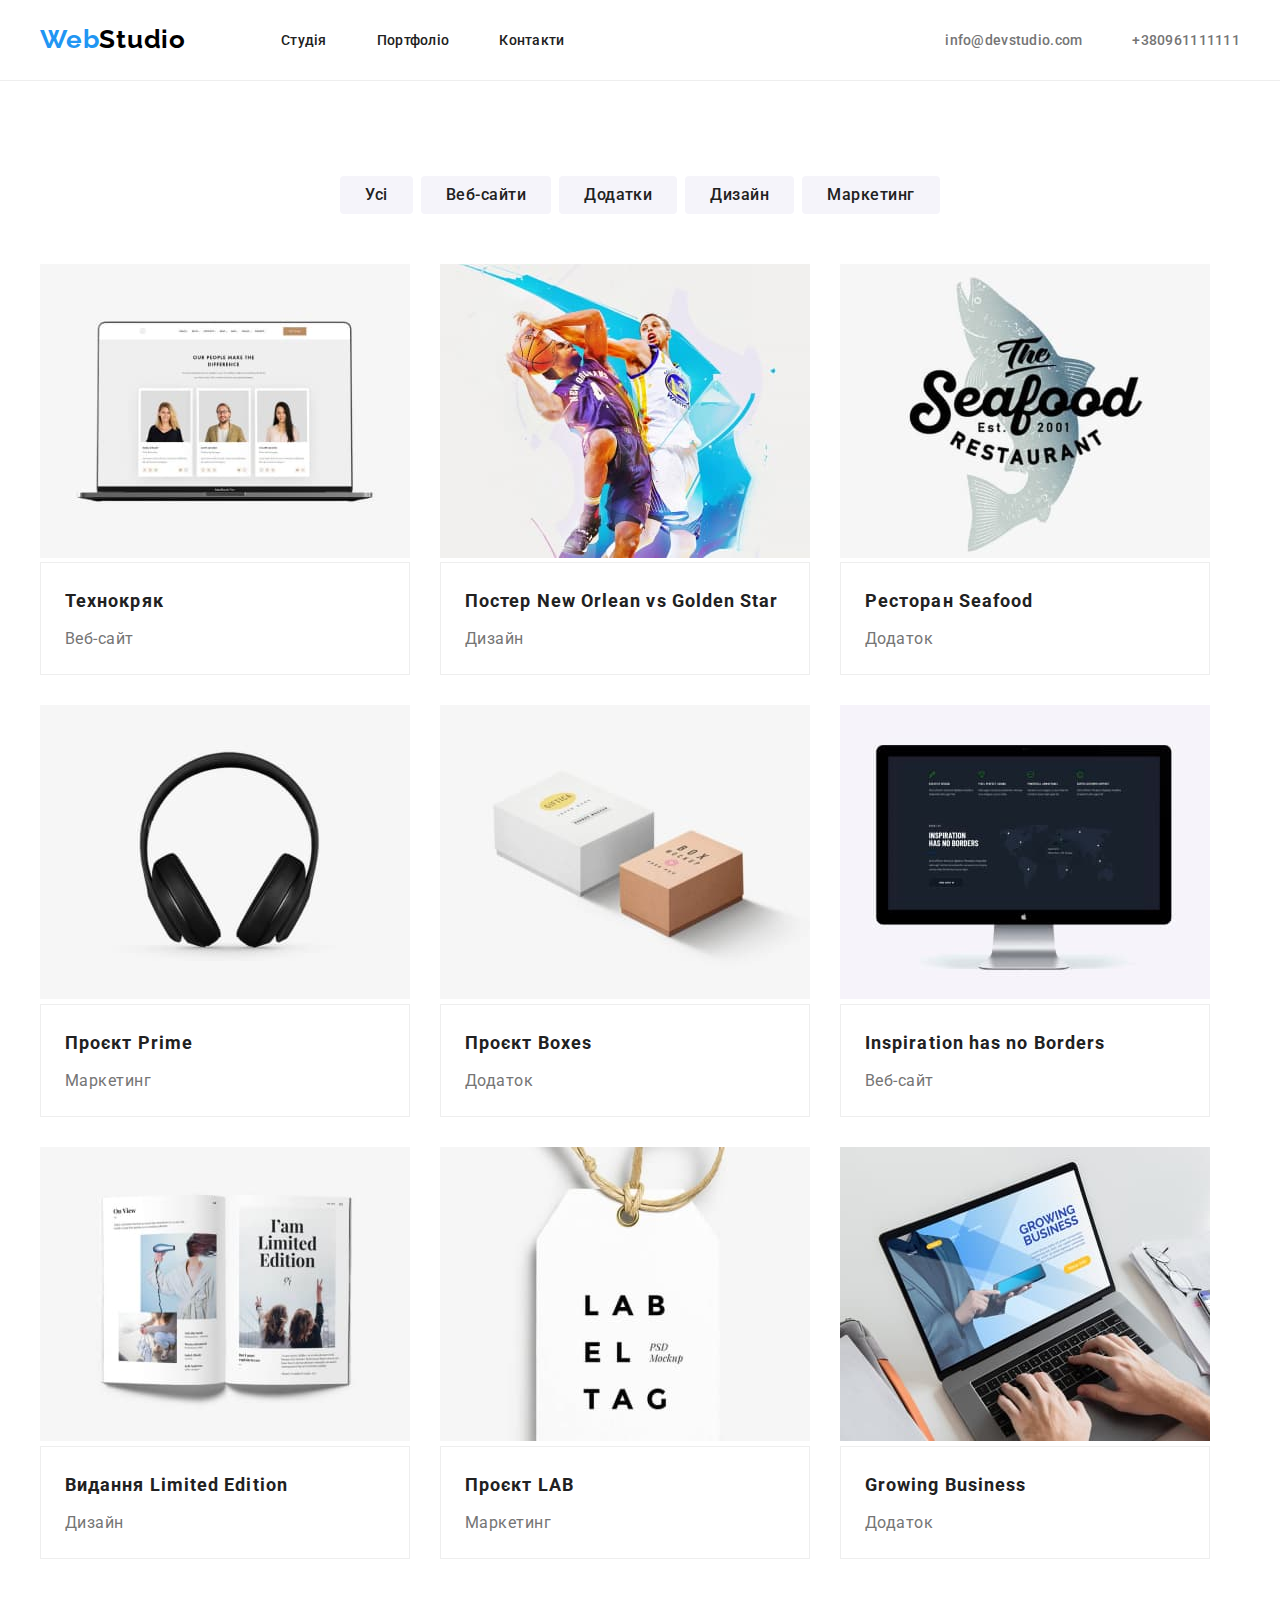
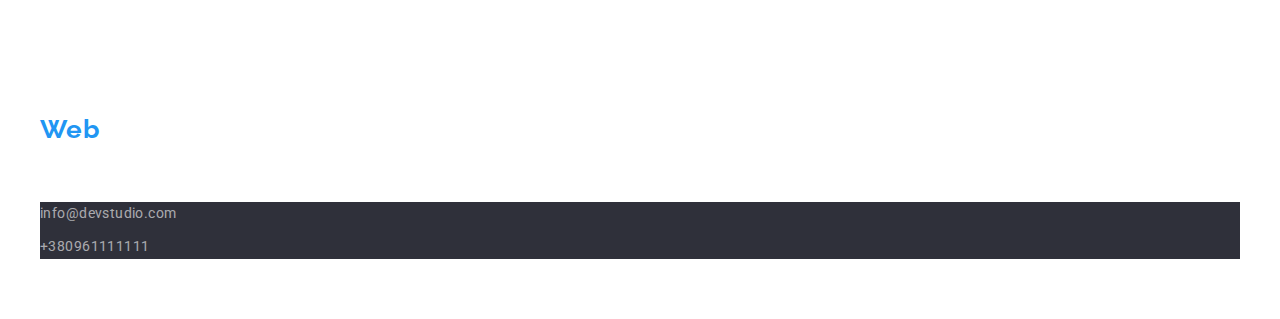
==== portfolio.html @ 34c8f79a "Добавляет картинки и иконки" ====
<!DOCTYPE html>
<html lang="uk">
<head>
    <meta charset="UTF-8">
    <meta http-equiv="X-UA-Compatible" content="IE=edge">
    <meta name="viewport" content="width=device-width, initial-scale=1.0">
    <link rel="preconnect" href="https://fonts.googleapis.com">
    <link rel="preconnect" href="https://fonts.gstatic.com" crossorigin>
    <link rel="stylesheet" href="https://cdnjs.cloudflare.com/ajax/libs/modern-normalize/1.1.0/modern-normalize.min.css">
    <link rel="stylesheet" href="./css/styles.css">
    <link href="https://fonts.googleapis.com/css2?family=Raleway:wght@700&family=Roboto:wght@400;500;700;900&display=swap"
        rel="stylesheet">
    <title>Web Studio</title>
</head>

<body>
    <header class="navigation">
        <div class="container">
        <nav class="main-nav">
            <a href="./index.html" class="hero-logo">
                <span class="logo">Web</span>Studio
            </a>
            <ul class="list-nav">
                <li class="item">
                    <a href="./index.html" class="link">Студія</a>
                </li>
                <li class="item">
                    <a href="./portfolio.html" class="link">Портфоліо</a>
                </li>
                <li class="item">
                    <a href="#" class="link">Контакти</a>
                </li>
            </ul>
            <ul class="contact-list">
                <li class="link"><a href="mailto:info@devstudio.com" class="header-contacts">info@devstudio.com</a></li>
                <li class="link"><a href="Tel:+380961111111" class="header-contacts">+380961111111</a></li>
            </ul>
        </nav>
        </div>
    </header>
    <main class="main-content">
        <section class="content">
            <div class="container">
            <ul class="button-list">
                <li class="buttom-item">
                    <button class="button" type="button">Усі</button>
                </li>
                <li class="buttom-item">
                    <button type="button" class="button">Веб-сайти</button>
                </li>
                <li class="buttom-item">
                    <button type="button" class="button">Додатки</button>
                </li>
                <li class="buttom-item">
                    <button type="button" class="button">Дизайн</button>
                </li>
                <li class="buttom-item">
                    <button type="button" class="button">Маркетинг</button>
                </li>
            </ul>                
            <ul class="project-list">
                <li class="project-vue">
                    <img class="img-project" src="./images/laptop-screen.jpg" alt="Фото співробітників на екрані ноутбуку" width="370">
                    <div class="project-description">
                    <h2 class="project-name">Технокряк</h2>
                    <p class="product-description">Веб-сайт</p>
                </li>
                <li class="project-vue">
                    <img class="img-project" src="./images/bascetbolists.jpg" alt="Баскетболісти" width="370">
                    <div class="project-description">
                    <h2 class="project-name">Постер New Orlean vs Golden Star</h2>
                    <p class="product-description">Дизайн</p></div>
                </li>
                <li class="project-vue">
                    <img class="img-project" src="./images/restauran-logo.jpg" alt="Логотип ресторану" width="370">
                    <div class="project-description">
                    <h2 class="project-name">Ресторан Seafood</h2>
                    <p class="product-description">Додаток</p></div>
                </li>
                <li class="project-vue">
                    <img class="img-project" src="./images/headphone.jpg" alt="Навушники" width="370">
                    <div class="project-description">
                    <h2 class="project-name">Проєкт Prime</h2>
                    <p class="product-description">Маркетинг</p></div>
                </li>
                <li class="project-vue">
                    <img class="img-project" src="./images/boxes.jpg" alt="Коробки" width="370">
                    <div class="project-description">
                    <h2 class="project-name">Проєкт Boxes</h2>
                    <p class="product-description">Додаток</p></div>
                </li>
                <li class="project-vue">
                    <img class="img-project" src="./images/monitor.jpg" alt="Монітор" width="370">
                    <div class="project-description">
                    <h2 class="project-name">Inspiration has no Borders</h2>
                    <p class="product-description">Веб-сайт</p></div>
                </li>
                <li class="project-vue">
                    <img class="img-project" src="./images/opened-book.jpg" alt="Фото відкритої книги" width="370">
                    <div class="project-description">
                    <h2 class="project-name">Видання Limited Edition</h2>
                    <p class="product-description">Дизайн</p></div>
                </li>
                <li class="project-vue">
                    <img class="img-project" src="./images/lable-photo.jpg" alt="Фото етикетки" width="370">
                    <div class="project-description">
                    <h2 class="project-name">Проєкт LAB</h2>
                    <p class="product-description">Маркетинг</p></div>
                </li>
                <li class="project-vue">
                    <img class="img-project" src="./images/typing-process.jpg" alt="Процесс роботи на клавіатурі" width="370">
                    <div class="project-description">
                    <h2 class="project-name">Growing Business</h2>
                    <p class="product-description">Додаток</p></div>
                </li>
            </ul>
            </div>
        </section>
    </main>
    <footer class="bottom">
        <div class="container">
        <a href="./index.html" class="footer-logo">
                <span class="logo">Web</span>Studio
            </a>
        <address class="address">м. Київ, пр-т Лесі Українки, 26</address>
        <ul class="botom-list">
            <li class="item">
                <a href="mailto:info@devstudio.com" class="footer-contacts">info@devstudio.com</a>
            </li>
            <li class="item">
                <a href="Tel:+380961111111" class="footer-contacts">+380961111111</a>
            </li>
        </ul>
    </div>
    </footer>
</body>

</html>
---- css/styles.css ----
*,
*::before,
*::after{
    box-sizing: inherit;
}
:root{
    --color-primary:#212121;
    --color-logo: #2196f3;
}

body{
    font-family: 'Roboto', sans-serif;
    color: var(--color-primary);
}
/*Утилиты*/
.list{
    margin: 0px;
    padding: 0px;
    list-style: none;
    display: flex;
}
.project-list{
    margin: 0px;
    padding: 0px;
    list-style: none;
    display: flex;
    flex-wrap: wrap;
}

.button-list{
    list-style: none;
    display: flex;
    justify-content: center;
    align-content: center;
    margin-bottom: 50px;

}
.buttom-item+.buttom-item{
    margin-left: 8px;
}
.project-vue{
    border: 1px #EEEEEE;
    margin-right: 30px;
    margin-bottom: 30px;
    background-color: #ffffff;
}
.project-vue:nth-child(3n){
    margin-right: 0px;
}
.project-vue:nth-last-child(-n+3){
    margin-bottom: 0px;
}
.container{
    display: block;
    margin-left: auto;
    margin-right: auto;
    width: 1200px;
    padding-right: 15px;
    padding-left: 15px;
}
*{
    margin: 0px;
    padding: 0px;
}
.navigation{   
    border-bottom: 1px solid #EEEEEE;
}
.main-nav{
    display: flex;
    align-items: center;
    justify-content: center;
}
.button {
    padding: 6px 25px;
    font-family: 'Roboto', sans-serif;
    color:var(--color-primary);
    background-color: #F5F4FA;
    border-width: 0px;
    border-radius: 4px;
    font-weight: 500;
    font-size: 16px;
    line-height: 1.6;
    text-align: center;
    letter-spacing: 0.03em;
}
.button:hover{
    color: #fff;
    background-color: var(--color-logo);
    box-shadow: 0px 3px 1px rgba(0, 0, 0, 0.1), 0px 1px 2px rgba(0, 0, 0, 0.08), 0px 2px 2px rgba(0, 0, 0, 0.12);
    cursor:pointer;
    letter-spacing: 0.03em;
}
.button:focus {
    color: #fff;
    background-color: var(--color-logo);
    box-shadow: 0px 3px 1px rgba(0, 0, 0, 0.1), 0px 1px 2px rgba(0, 0, 0, 0.08), 0px 2px 2px rgba(0, 0, 0, 0.12);
    cursor:pointer;
    letter-spacing: 0.03em;
}
.project-description{
    border: 1px solid #EEEEEE;
    padding: 20px 24px;
}
.content{
    margin: auto;
}
.direction-content{
    padding-bottom: 95px;
    background-color: #F5F5F5
}
.content .item+.item{
    margin-left: 30px;
}
.list-nav{
    list-style: none;
    display: flex;
    margin-left: 95px;
}
.list-nav .item:not(:last-child){
    display: block;
    margin-right: 50px;
}
.item .link{
    display: block;
    padding-top: 32px;
    padding-bottom: 32px;
}
.contact-list{
    list-style: none;
    display: flex;
    margin-left: auto;
    padding-left: 0px;
}
.contact-list .link + .link{
    margin-left: 50px;
}

.link{
    font-family: 'Roboto', sans-serif;
    text-decoration: none;
    color:var(--color-primary);;
    font-weight: 500;
    font-size: 14px;
    line-height: 1.15;
    letter-spacing: 0.02em;
}
.link-icon{
    display: center;
    align-content: center;
    justify-content: center;
    margin-right: 10px;
    fill:#757575
}
.link:hover{
    color: var(--color-logo)
}
.link:hover .link-icon{
    fill: var(--color-logo)
}
.link:focus{
    color: var(--color-logo)
}
.header-contacts{
    text-decoration: none;
    color: #757575;
    font-weight: 500;
    font-size: 14px;
    line-height: 1,15;
    letter-spacing: 0.02em;
}
.header-contacts:hover{
    color:var(--color-logo);
    letter-spacing: 0.02em;
}
.header-contacts:focus{
    color: var(--color-logo);
    letter-spacing: 0.02em;
}
.bottom{
    font-family: 'Roboto';
}
.page-bottom{
    background-color: #2F303A;
}
.footer-contacts{
    text-decoration: none;
    color: rgba(255, 255, 255, 0.6);
    font-size: 14px;
    line-height: 1.71;
    letter-spacing: 0.03em;
    letter-spacing: 0.03em;
}
.botom-list .item:last-child{
    margin-bottom: 0px;
} 
.botom-list .item{
    margin-bottom: 9px;
}
.footer-contacts:hover{
    text-decoration: none;
    color: var(--color-logo);
    font-size: 14px;
    line-height: 1.71;
    letter-spacing: 0.03em;
    letter-spacing: 0.03em;
}
.footer-contacts:focus{
    text-decoration: none;
    color: var(--color-logo);
    font-size: 14px;
    line-height: 1.71;
    letter-spacing: 0.03em;
}
.address{
    font-family: 'Roboto';
    color: #ffffff;
}
.bottom{
    display: flex;
    justify-content: center;
    align-content: center;
    padding-top: 60px;
    padding-bottom: 60px;
}
.footer-logo{
    display: block;
    margin-bottom: 20px;
    font-family: Raleway, sans-serif;
    text-decoration: none;
    color: #ffffff;
    font-weight: 700;
    font-size: 26px;
    line-height: 1.2;
    letter-spacing: 0.03em;
}
.logo{
    color: var(--color-logo)
}
.hero-logo{
    font-family: Raleway, sans-serif;
    text-decoration: none;
    color: #000000;
    font-weight: 700;
    font-size: 26px;
    line-height: 1.2;
    letter-spacing: 0.03em;
}
.project-name{
    margin-bottom: 5px;
    color:var(--color-primary);
    font-weight: 700;
    font-size: 18px;
    line-height: 2.0;
    letter-spacing: 0.06em;
}
.product-description{
    color: #757575;
    font-size: 16px;
    line-height: 1.9;
    letter-spacing: 0.03em;
}
.botom-list{
    list-style: none;
    background-color:  #2F303A;
}
.main-area{
    text-align: center;
    padding-top: 200px;
    padding-bottom: 200px;
    background: linear-gradient(to right, rgba(47, 48, 58, 0.4), rgba(47, 48, 58, 0.4)),
    url(../images/background-image.jpg) no-repeat center;
    background-color: #2F303A;
}
.hero-phrase{
    width: 700px;
    margin: auto;
    margin-bottom: 40px;
    color: #ffffff;
    font-weight: 900;
    font-size: 44px;
    line-height: 1.35;
    text-align: center;
    letter-spacing: 0.06em;
    text-transform: uppercase;
}
.studio-button{
    padding: 10px 35px;
    display: flex;
    margin: auto;
    justify-content: center;

    color: #fff;
    background-color: var(--color-logo);
    border: 0px;
    border-radius: 4px;
    font-weight: 700;
    font-size: 16px;
    line-height: 1.6;
}
.item-icons{
    margin-bottom: 30px;
    background-color: #F5F4FA;
}
.item-icons+ .item-icons{
    margin-left: 30px;
}
.content-list{
    margin: 0px;
    list-style: none;
    display: flex;
    justify-content: center;
}
.content-list .item{
    width: 270px;
}

.priority{
    margin-bottom: 10px;
    color: var(--color-primary);
    font-weight: 700;
    font-size: 14px;
    line-height: 1.15;
    letter-spacing: 0.03em;
    text-transform: uppercase;
}
.priority-description{
    color: #757575;
    font-weight: 400;
    font-size: 14px;
    line-height: 1.71;
    letter-spacing: 0.03em;
}
.direction{
    margin-bottom: 50px;
    font-weight: 700;
    font-size: 36px;
    line-height: 1.15;
    text-align: center;
    letter-spacing: 0.03em;
}
.direction-list{
    display: flex;
    list-style: none;
}
.direction-list .item{
    flex-basis: 370px;
}
.direction-content .item+.item{
    margin-left: 30px;
}
.section-name{
    font-weight: 700;
    font-size: 36px;
    line-height: 1.15;
    text-align: center;
    letter-spacing: 0.03em;
    margin-bottom: 50px;
}
.comand-list{
    display: flex;
    list-style: none;
}
.position-description{
    flex-wrap: wrap;
    width: 270px;
    padding-top: 30px;
    padding-bottom: 30px;
}
.comand-item{
    margin-right: 30px;
    background-color: #ffffff;
}
.comand-item:last-child{
    margin-right: 0px;
}
.comand-list .item+.item{
    margin-left: 30px;
}
.content{
    padding-top: 95px;
    padding-bottom: 95px;
}
.specialist-name{
    margin-bottom: 10px;
    font-weight: 500;
    font-size: 16px;
    line-height: 1.18;
    text-align: center;
    letter-spacing: 0.03em;
}
.specialist-position{
    color: #757575;
    line-height: 1.18;
    text-align: center;
    letter-spacing: 0.03em;
}
.specialists{
    padding-top: 95px;
    padding-bottom: 95px;
    background-color: #F5F4FA;
}
.soc-list{
    display: flex;
    justify-content: center;
    gap: 10px;
}
.footer-soc .soc-link{
    background-color: rgba(255, 255, 255, 0.1);
}
.soc-link+ .soc-link{
    margin-left: 10px;
}
.soc-link{
    width: 44px;
    height: 44px;
    display: flex;
    align-items: center;
    justify-content: center;
    border-radius: 50%;
}
.soc-link:hover{
    background-color: #2196F3;
}
.soc-item{
    width: 20px;
    height: 20px;
    fill: #AFB1B8;
}
.soc-link:hover .soc-item{
    fill: #ffffff;
}

.address{
    margin-bottom: 9px;
    font-style: inherit;
    font-size: 14px;
    line-height: 2.0;
    letter-spacing: 0.03em;
}
.clients{
    padding-top: 95px;
    padding-bottom: 95px;
}
.customers{
    font-weight: 700;
    font-size: 36px;
    line-height: 1.17;
    text-align: center;
    letter-spacing: 0.03em;
    margin-bottom: 50px;
}
.customers-logo{
    width: 170px;
    height: 90px;
    fill: #AFB1B8;
    border: 1px solid #AFB1B8;
    border-radius: 4px;
}

.customers-logo+.customers-logo{
    margin-left: 30px;
}
.customers-logo:hover{
    fill: #2196F3;
    border: 1px solid #2196F3
}
.customers-list{
    display: flex;
    align-items: center;
    justify-content: center;
}
.invitation-area{
    margin-right: auto;
    width: 205px;
    justify-content: center;
    align-content: center;
}
.footer-soc{
    display: flex;
    justify-content: center;
    align-content: center;
}
.footer-soc .soc-item{
    fill: #ffffff;
}
.invitation{
    padding-bottom: 20px;
    color: #ffffff;
    font-weight: 700;
    font-size: 14px;
    line-height: 1.14;
    letter-spacing: 0.03em;
    text-transform: uppercase;
}
.footer-address{
    width: 230px;
    margin-right: 70px;
}
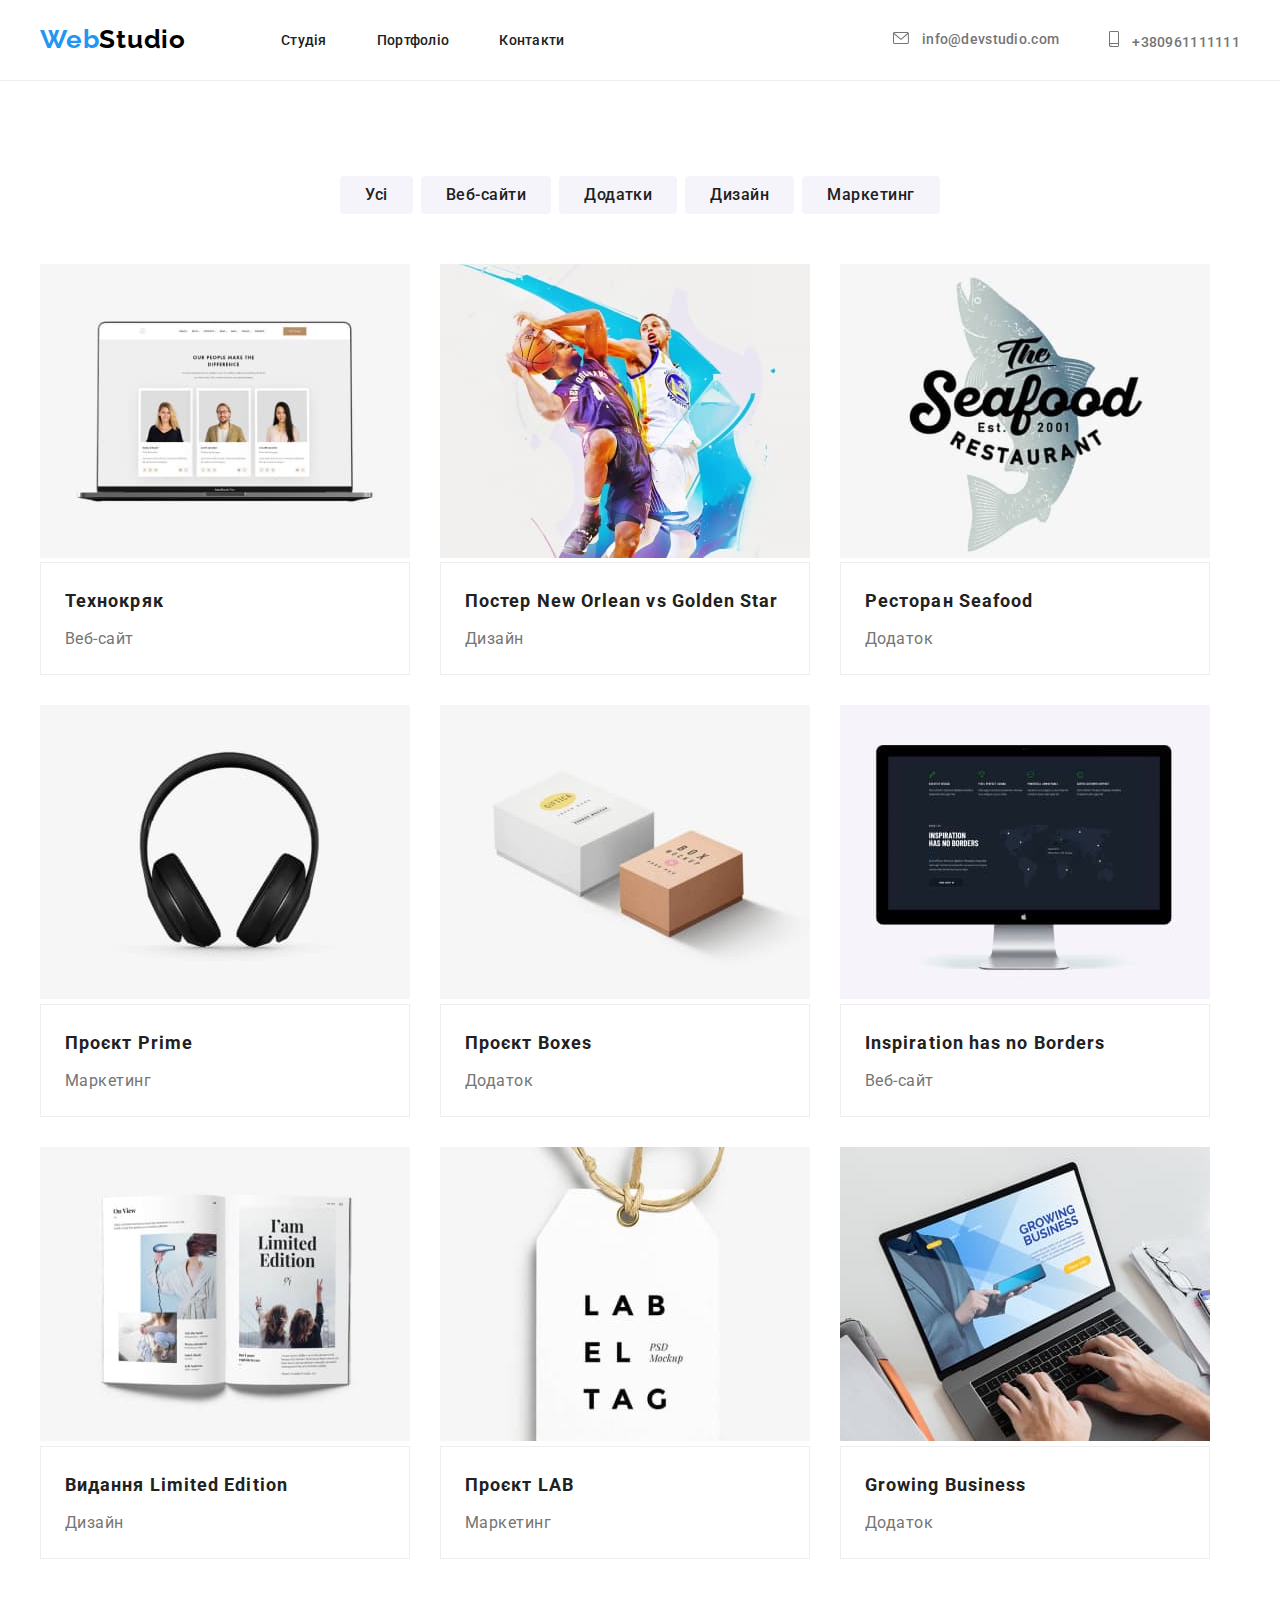
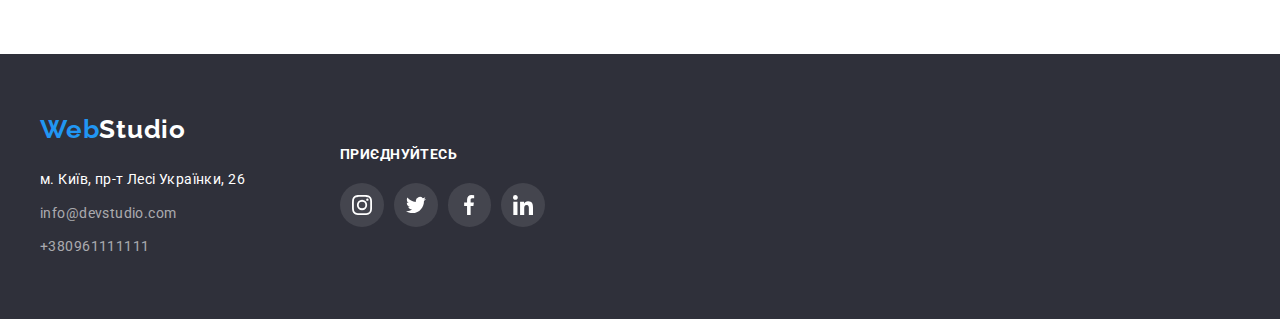
==== commit fab2190a: "добавляет иконки в портфолио" ====
--- a/portfolio.html
+++ b/portfolio.html
@@ -12,7 +12,6 @@
         rel="stylesheet">
     <title>Web Studio</title>
 </head>
-
 <body>
     <header class="navigation">
         <div class="container">
@@ -32,8 +31,18 @@
                 </li>
             </ul>
             <ul class="contact-list">
-                <li class="link"><a href="mailto:info@devstudio.com" class="header-contacts">info@devstudio.com</a></li>
-                <li class="link"><a href="Tel:+380961111111" class="header-contacts">+380961111111</a></li>
+                <li class="link">
+                    <a href="mailto:info@devstudio.com" class="header-contacts">
+                        <svg class="link-icon" width="16" height="12">
+                            <use href="./images/icon.svg#envelope"></use>
+                        </svg>
+                    info@devstudio.com</a></li>
+                <li class="link">
+                    <a href="Tel:+380961111111" class="header-contacts">
+                        <svg class="link-icon" width="10" height="16">
+                            <use href="./images/icon.svg#smartphone"></use>
+                        </svg>
+                    +380961111111</a></li>
             </ul>
         </nav>
         </div>
@@ -117,8 +126,10 @@
             </div>
         </section>
     </main>
-    <footer class="bottom">
+    <footer class="page-bottom">
         <div class="container">
+            <div class="bottom">
+            <div class="footer-address">
         <a href="./index.html" class="footer-logo">
                 <span class="logo">Web</span>Studio
             </a>
@@ -131,6 +142,29 @@
                 <a href="Tel:+380961111111" class="footer-contacts">+380961111111</a>
             </li>
         </ul>
+            </div>
+    <div class="invitation-area">
+    <h4 class="invitation">приєднуйтесь</h4>
+    <div class="footer-soc">
+        <a class="soc-link" href="#">
+            <svg class="soc-item" width="44" height="44">
+            <use href="./images/icon.svg#instagram"></use>
+            </svg></a>
+        <a class="soc-link" href="#">
+            <svg class="soc-item" width="44" height="44">
+            <use href="./images/icon.svg#twitter"></use>
+            </svg></a>
+        <a class="soc-link" href="#">
+            <svg class="soc-item" width="44" height="44">
+            <use href="./images/icon.svg#facebook"></use>
+            </svg></a>
+        <a class="soc-link" href="#">
+            <svg class="soc-item" width="44" height="44">
+            <use href="./images/icon.svg#linkedin"></use>
+            </svg></a>
+    </div>
+    </div>
+    </div>
     </div>
     </footer>
 </body>
